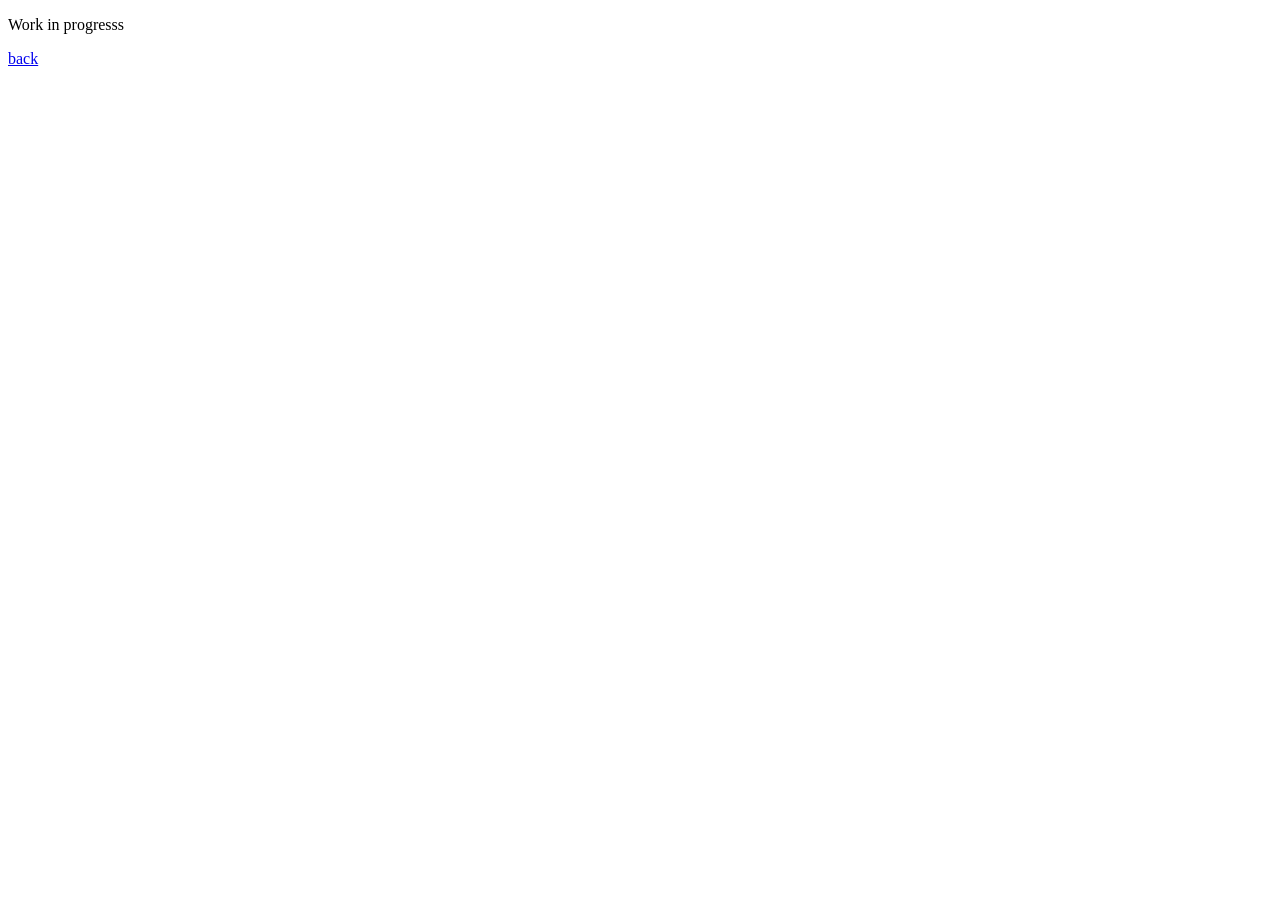
==== About/index.html @ 7d7a2efe "reunion 10_12_25 first content update" ====
<!DOCTYPE html>
<html lang="en">
<head>
    <meta charset="UTF-8">
    <meta name="viewport" content="width=device-width, initial-scale=1.0">
    <title>About us</title>
</head>
<body>
    
    <p> Work in progresss</p>

    <a href="../index.html">back</a>
</body>
</html>
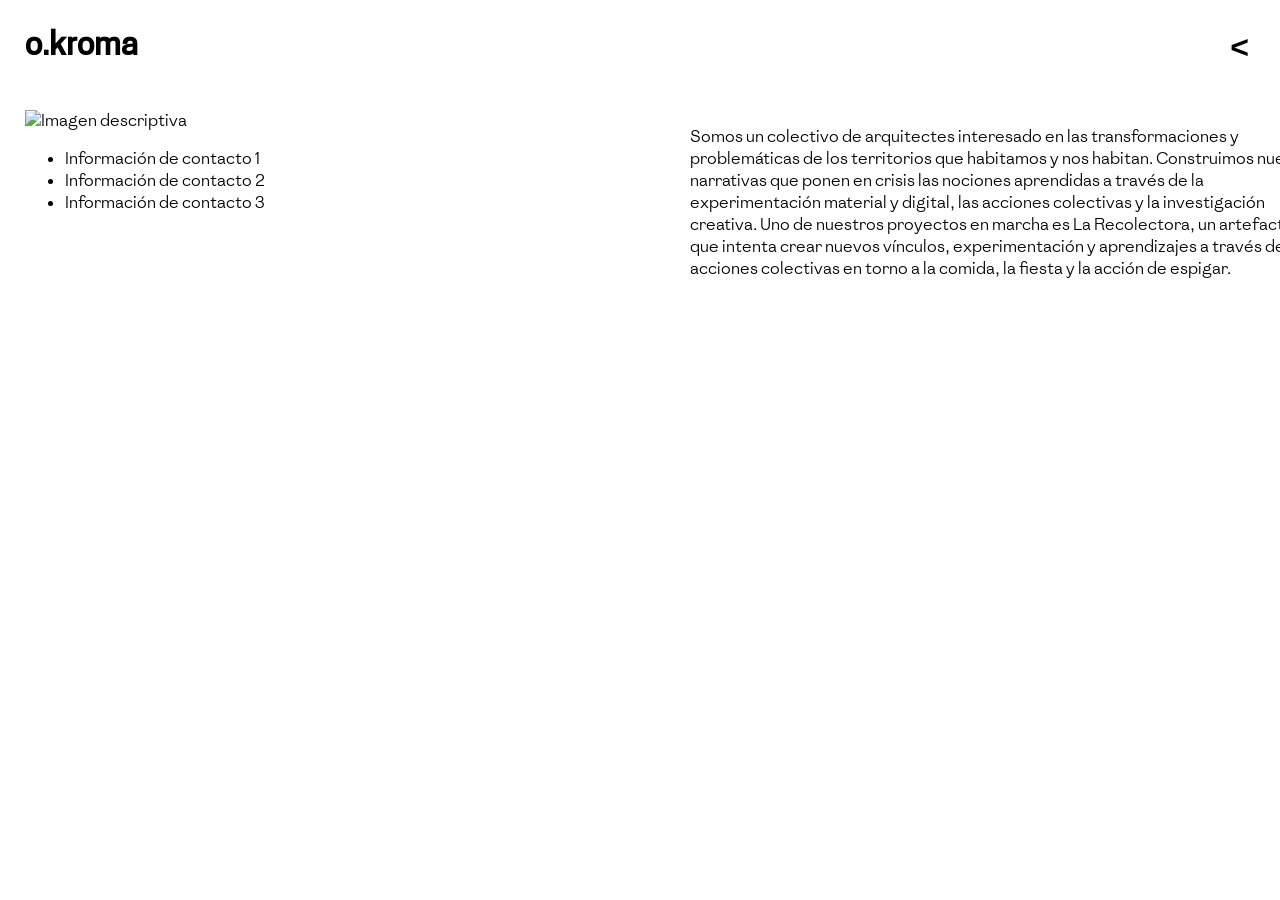
==== commit a9899d76: "Update low-quality photos and new posts" ====
--- a/About/index.html
+++ b/About/index.html
@@ -4,11 +4,91 @@
     <meta charset="UTF-8">
     <meta name="viewport" content="width=device-width, initial-scale=1.0">
     <title>About us</title>
+    <link rel="stylesheet" href="../css/style.css" />
+    <link rel="stylesheet" href="../css/header.css" />
+    <style>
+        .header h1 {
+            transform: scaleX(-1);
+            animation: flipH 1s forwards;
+        }
+
+        @keyframes flipH {
+            from {
+                transform: scaleX(-1);
+            }
+            to {
+                transform: scaleX(1);
+            }
+        }
+
+        /* Estilos base para el contenedor principal */
+        .container {
+            display: flex;
+            width: 100%;
+            gap: 30px;
+            margin: 20px;
+            align-items: flex-start; /* Alinea los elementos al inicio verticalmente */
+        }
+
+        /* Estilos para escritorio (por defecto) */
+        .data-container {
+            justify-self: ;
+            flex: 0 0 50%; /* Ocupa el 50% del espacio */
+            order: 1; /* Se muestra segundo (a la derecha) */
+        }
+
+        .info-container {
+            flex: 0 0 50%; /* Ocupa el 50% del espacio */
+            order: 2; /* Se muestra primero (a la izquierda) */
+        }
+
+        .info-container p {
+            text-wrap: wrap;
+        }
+
+        /* Estilos para móviles */
+        @media (max-width: 758px) {
+            .container {
+                flex-direction: column; /* Coloca los elementos en columna */
+                gap: 20px; /* Espacio entre elementos en móvil */
+            }
+            
+            /* En móvil: info-container primero, data-container después */
+            .data-container {
+                order: 2; /* Se muestra segundo en móvil */
+                flex: none; /* Quita el comportamiento flexible */
+                width: 100%; /* Ocupa todo el ancho */
+            }
+
+            .info-container {
+                order: 1; /* Se muestra primero en móvil */
+                flex: none; /* Quita el comportamiento flexible */
+                width: 100%; /* Ocupa todo el ancho */
+            }
+        }
+    </style>
 </head>
 <body>
     
-    <p> Work in progresss</p>
+    <header class="header">
+      <h1>o.kroma</h1>
+      <button id="menu"><a id="menu-link" href="../">&lt;</a></button>
+    </header>
 
-    <a href="../index.html">back</a>
+    <div class="container">
+        <div class="data-container">
+            <img src="" alt="Imagen descriptiva"> <!-- Añadí el atributo alt para accesibilidad -->
+            <ul id="contact-info">
+                <li>Información de contacto 1</li>
+                <li>Información de contacto 2</li>
+                <li>Información de contacto 3</li>
+            </ul>
+        </div>
+        <div class="info-container">
+            <p>
+                Somos un colectivo de arquitectes interesado en las transformaciones y problemáticas de los territorios que habitamos y nos habitan. Construimos nuevas narrativas que ponen en crisis las nociones aprendidas a través de la experimentación material y digital, las acciones colectivas y la investigación creativa. Uno de nuestros proyectos en marcha es La Recolectora, un artefacto que intenta crear nuevos vínculos, experimentación y aprendizajes a través de acciones colectivas en torno a la comida, la fiesta y la acción de espigar.
+            </p>
+        </div>
+    </div>
 </body>
 </html>
--- a/css/style.css
+++ b/css/style.css
@@ -0,0 +1,69 @@
+/*
+@font-face {
+    font-family: 'okroma';
+    src: url('../fonts/Absans-Regular.woff') format('woff');
+    
+} // Esta bien para los textos pero el titulo es una mierda // igual que esta: '../fonts/Ronzino-Regular.woff2'
+
+@font-face {
+    font-family: 'okroma';
+    src: url('../fonts/Aileron-Regular.otf') format('opentype');
+    
+} // no me gustaa
+
+@font-face {
+    font-family: 'okroma';
+    src: url('../fonts/CooperHewitt-Medium.ttf') format('truetype');
+    
+    
+}// Para titulos stá bien
+*/
+
+@font-face {
+    font-family: 'okroma';
+    src: url('../fonts/Absans-Regular.woff') format('woff');
+    
+}
+
+@font-face {
+    font-family: 'okroma_titulos';
+    src: url('../fonts/CooperHewitt-Medium.ttf') format('truetype');
+    
+    
+}
+
+
+
+
+
+* {
+        box-sizing: border-box;
+        accent-color: rgb(0, 255, 0);
+      }
+
+      body {
+        -webkit-tap-highlight-color: transparent;
+        -webkit-touch-callout: none;
+        -webkit-user-select: none;
+        -moz-user-select: none;
+        -ms-user-select: none;
+        user-select: none;
+
+        
+        width: 100%;
+        min-height: 100vh;
+        background: #fff;
+        margin: 0;
+        padding: 5px;
+        font-family: 'okroma', Arial, Helvetica, sans-serif;
+        
+      }
+
+      h1, h2 {
+        font-family: 'okroma_titulos', Arial, Helvetica, sans-serif;
+        
+      }
+
+      h2{
+        font-style: italic;
+      }
--- a/css/header.css
+++ b/css/header.css
@@ -0,0 +1,70 @@
+header {
+        position: sticky;
+        display: flex;
+        justify-content: space-between;
+        align-items: center;
+
+        margin: 0px;
+        width: 100%;
+        top: 0;
+        left: 0px;
+        background: linear-gradient(
+          to bottom,
+          rgba(255, 255, 255, 1),
+          rgba(0, 255, 0, 0)
+        );
+        padding-left: 20px;
+        padding-right: 20px;
+        z-index: 10;
+      }
+
+      .header h1 {
+        -moz-transform: scaleX(-1);
+        -o-transform: scaleX(-1);
+        -webkit-transform: scaleX(-1);
+        transform: scaleX(-1);
+        filter: FlipH;
+        -ms-filter: "FlipH";
+        color: #000;
+      animation: flipH 1s forwards;
+        }
+
+        @keyframes flipH {
+            from {
+                transform: scaleX(1);
+            }
+            to {
+                transform: scaleX(-1);
+            }
+        }
+
+      .header button {
+        background: transparent;
+        border: none;
+        font-weight: 900;
+        font-family: Arial, Helvetica, sans-serif;
+        font-size: 2em;
+        right: 10px;
+        -webkit-tap-highlight-color: transparent;
+      }
+
+      .header button:hover {
+        cursor: pointer;
+      }
+
+      .header a:link {
+        text-decoration: none;
+        color: #000;
+      }
+      .header a:visited {
+        text-decoration: none;
+        color: #000;
+      }
+      .header a:hover {
+        text-decoration: none;
+        color: #0f0;
+      }
+      .header a:active {
+        text-decoration: none;
+        color: #000;
+      }
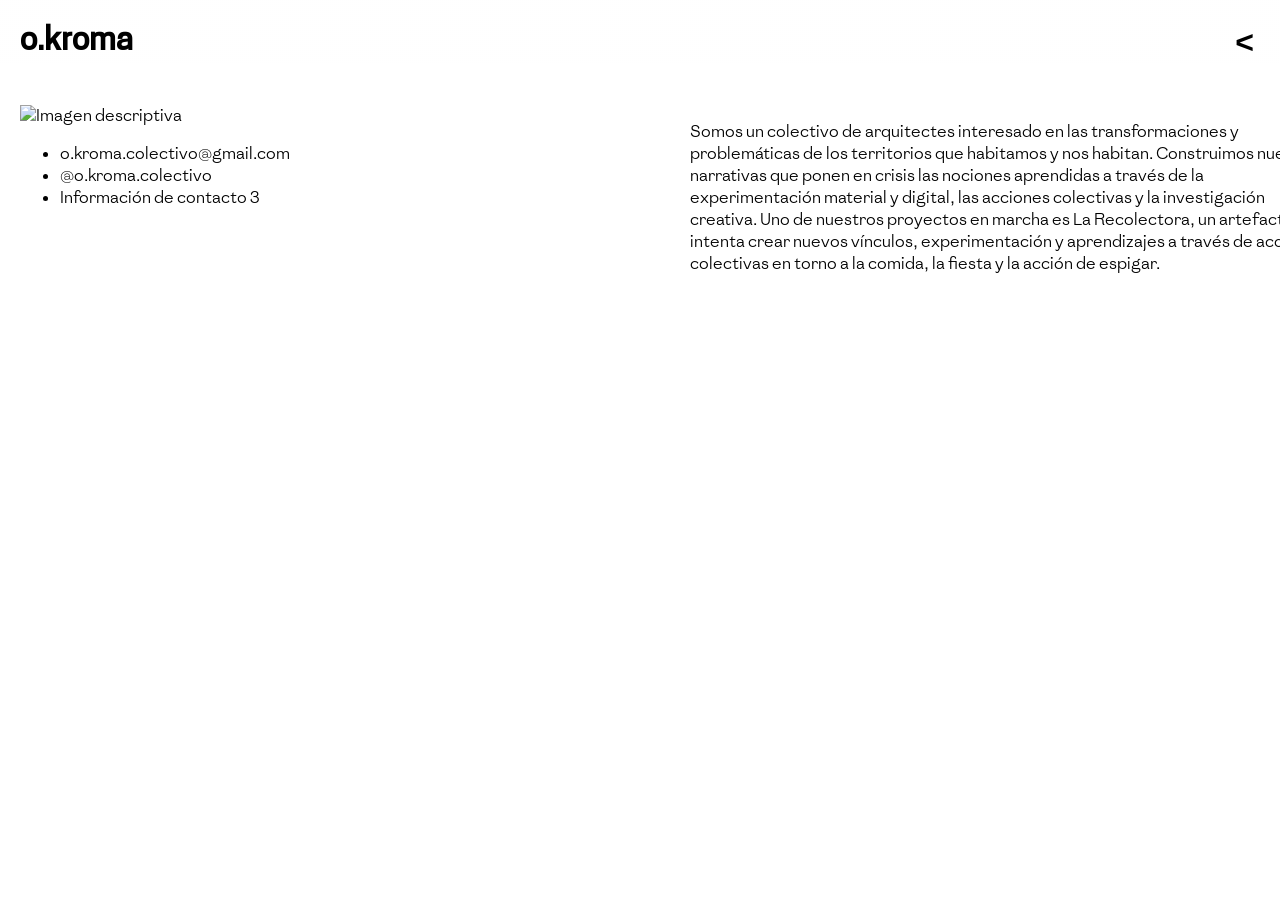
==== commit 7f4bb6ad: "color change" ====
--- a/About/index.html
+++ b/About/index.html
@@ -32,7 +32,7 @@
 
         /* Estilos para escritorio (por defecto) */
         .data-container {
-            justify-self: ;
+            justify-self: center;
             flex: 0 0 50%; /* Ocupa el 50% del espacio */
             order: 1; /* Se muestra segundo (a la derecha) */
         }
@@ -77,10 +77,10 @@
 
     <div class="container">
         <div class="data-container">
-            <img src="" alt="Imagen descriptiva"> <!-- Añadí el atributo alt para accesibilidad -->
+            <img src="" alt="Imagen descriptiva"> 
             <ul id="contact-info">
-                <li>Información de contacto 1</li>
-                <li>Información de contacto 2</li>
+                <li>o.kroma.colectivo@gmail.com</li>
+                <li>@o.kroma.colectivo</li>
                 <li>Información de contacto 3</li>
             </ul>
         </div>
--- a/css/style.css
+++ b/css/style.css
@@ -38,7 +38,7 @@
 
 * {
         box-sizing: border-box;
-        accent-color: rgb(0, 255, 0);
+        accent-color: rgb(0, 221, 92);
       }
 
       body {
@@ -53,8 +53,8 @@
         width: 100%;
         min-height: 100vh;
         background: #fff;
-        margin: 0;
-        padding: 5px;
+        margin: 0px;
+        padding: 0px;
         font-family: 'okroma', Arial, Helvetica, sans-serif;
         
       }
--- a/css/header.css
+++ b/css/header.css
@@ -62,7 +62,7 @@
       }
       .header a:hover {
         text-decoration: none;
-        color: #0f0;
+        color: rgb(0, 221, 92);
       }
       .header a:active {
         text-decoration: none;
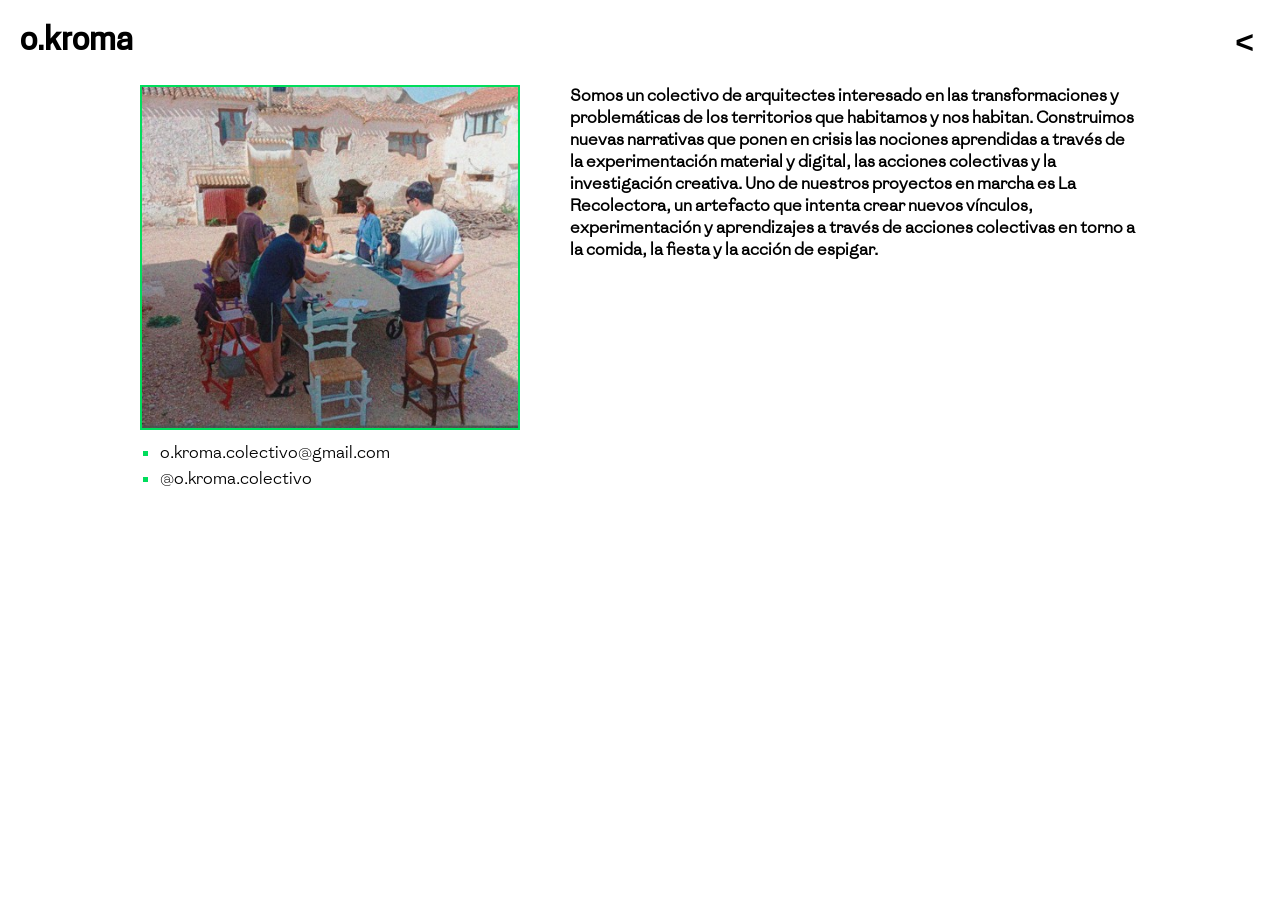
==== commit e0327c0b: "added About Us, loading spinner, swip for carousel in mobile. Changed to 3 rows, font weigths" ====
--- a/About/index.html
+++ b/About/index.html
@@ -25,45 +25,105 @@
         .container {
             display: flex;
             width: 100%;
-            gap: 30px;
-            margin: 20px;
-            align-items: flex-start; /* Alinea los elementos al inicio verticalmente */
+            gap: 50px;
+            padding:0 140px;
+            align-items: stretch; 
+            
+            transition: all 0.9s ease;
         }
 
         /* Estilos para escritorio (por defecto) */
         .data-container {
-            justify-self: center;
-            flex: 0 0 50%; /* Ocupa el 50% del espacio */
-            order: 1; /* Se muestra segundo (a la derecha) */
+            justify-self: left;
+            flex: 1; 
+            
+            min-width: 350px;
+            order: 1;
+            
         }
 
+        .data-container img {
+            width: 100%;
+            height: auto;
+            display: block;
+            margin-bottom: 10px;
+       
+             border: 2px solid rgb(0, 221, 92);
+             /*filter:  sepia(70%) hue-rotate(70deg) brightness(0.8) saturate(250%) contrast(110%);*/
+        }
+
+        .data-container ul {
+            list-style-type: square;
+            color: rgb(0, 221, 92);
+            padding: 0;
+            margin: 0 20px;
+        }
+
+        .data-container ul li a {
+            color: black;
+            font-weight: 500;
+            text-decoration: none;
+            display: block; 
+            padding: 2px 0; 
+            
+        }
+
+      
+        .data-container ul li a:hover {
+            color: rgb(0, 221, 92);
+            font-weight: 600;
+           
+            cursor: pointer;
+        }
+
+       
+
+        
+
+       
+
         .info-container {
-            flex: 0 0 50%; /* Ocupa el 50% del espacio */
-            order: 2; /* Se muestra primero (a la izquierda) */
+            flex: 1.5; 
+            order: 2;
+            
         }
 
         .info-container p {
+            margin-top: 0;
+            width: 100%;
+            font-weight: 800;
+            max-width: 758px;
             text-wrap: wrap;
+        }
+        
+        @media (max-width: 1200px) {
+            .container{
+                padding: 0 20px;
+            }
         }
 
         /* Estilos para móviles */
         @media (max-width: 758px) {
             .container {
-                flex-direction: column; /* Coloca los elementos en columna */
-                gap: 20px; /* Espacio entre elementos en móvil */
+                flex-direction: column;
+                gap: 20px;
             }
             
-            /* En móvil: info-container primero, data-container después */
             .data-container {
-                order: 2; /* Se muestra segundo en móvil */
-                flex: none; /* Quita el comportamiento flexible */
-                width: 100%; /* Ocupa todo el ancho */
+                order: 2;
+                flex: none;
+                width: 100%;
+            }
+
+            .data-container img {
+                width: 100%;
             }
 
             .info-container {
-                order: 1; /* Se muestra primero en móvil */
-                flex: none; /* Quita el comportamiento flexible */
-                width: 100%; /* Ocupa todo el ancho */
+                order: 1;
+                flex: none;
+                width: 100%;
+                text-align: justify;
             }
         }
     </style>
@@ -77,16 +137,33 @@
 
     <div class="container">
         <div class="data-container">
-            <img src="" alt="Imagen descriptiva"> 
+            <img src="../media/okroma_grupal.jpeg"  alt="Imagen descriptiva"> 
             <ul id="contact-info">
-                <li>o.kroma.colectivo@gmail.com</li>
-                <li>@o.kroma.colectivo</li>
-                <li>Información de contacto 3</li>
+                
+                <li>
+                    <a href="mailto:o.kroma.colectivo@gmail.com"
+                    target="_blank" 
+                     rel="noopener noreferrer"
+                       title="Enviar correo a o.kroma.colectivo@gmail.com">
+                        o.kroma.colectivo@gmail.com
+                    </a>
+                </li>
+                
+                
+                <li>
+                    <a href="https://www.instagram.com/o.kroma.colectivo/" 
+                       target="_blank" 
+                       rel="noopener noreferrer"
+                       title="Visitar Instagram de O.Kroma">
+                        @o.kroma.colectivo
+                    </a>
+                </li>
+                
+                <!-- Puedes añadir más contactos si necesitas -->
             </ul>
         </div>
         <div class="info-container">
-            <p>
-                Somos un colectivo de arquitectes interesado en las transformaciones y problemáticas de los territorios que habitamos y nos habitan. Construimos nuevas narrativas que ponen en crisis las nociones aprendidas a través de la experimentación material y digital, las acciones colectivas y la investigación creativa. Uno de nuestros proyectos en marcha es La Recolectora, un artefacto que intenta crear nuevos vínculos, experimentación y aprendizajes a través de acciones colectivas en torno a la comida, la fiesta y la acción de espigar.
+            <p>Somos un colectivo de arquitectes interesado en las transformaciones y problemáticas de los territorios que habitamos y nos habitan. Construimos nuevas narrativas que ponen en crisis las nociones aprendidas a través de la experimentación material y digital, las acciones colectivas y la investigación creativa. Uno de nuestros proyectos en marcha es La Recolectora, un artefacto que intenta crear nuevos vínculos, experimentación y aprendizajes a través de acciones colectivas en torno a la comida, la fiesta y la acción de espigar.
             </p>
         </div>
     </div>
--- a/css/style.css
+++ b/css/style.css
@@ -39,9 +39,11 @@
 * {
         box-sizing: border-box;
         accent-color: rgb(0, 221, 92);
+
       }
 
       body {
+        
         -webkit-tap-highlight-color: transparent;
         -webkit-touch-callout: none;
         -webkit-user-select: none;
@@ -59,6 +61,31 @@
         
       }
 
+      * {
+    scrollbar-width: none !important; /* Firefox */
+    -ms-overflow-style: none !important; /* IE/Edge */
+}
+
+::-webkit-scrollbar {
+    width: 0 !important;
+    height: 0 !important;
+    display: none !important;
+}
+
+::-webkit-scrollbar-track {
+    background: transparent !important;
+}
+
+::-webkit-scrollbar-thumb {
+    background: transparent !important;
+    border: none !important;
+}
+
+html {
+    overflow: auto;
+    -webkit-overflow-scrolling: touch;
+}
+
       h1, h2 {
         font-family: 'okroma_titulos', Arial, Helvetica, sans-serif;
         
--- a/css/header.css
+++ b/css/header.css
@@ -1,22 +1,21 @@
 header {
-        position: sticky;
-        display: flex;
-        justify-content: space-between;
-        align-items: center;
-
-        margin: 0px;
-        width: 100%;
-        top: 0;
-        left: 0px;
-        background: linear-gradient(
-          to bottom,
-          rgba(255, 255, 255, 1),
-          rgba(0, 255, 0, 0)
-        );
-        padding-left: 20px;
-        padding-right: 20px;
-        z-index: 10;
-      }
+    position: sticky !important;
+    display: flex;
+    justify-content: space-between;
+    align-items: center;
+    margin: 0px;
+    width: 100%;
+    top: 0 !important;
+    left: 0px;
+    background: linear-gradient(
+        to bottom,
+        rgba(255, 255, 255, 1),
+        rgba(0, 255, 0, 0)
+    );
+    padding-left: 20px;
+    padding-right: 20px;
+    z-index: 100; /* Aumentado para estar por encima del contenido */
+}
 
       .header h1 {
         -moz-transform: scaleX(-1);
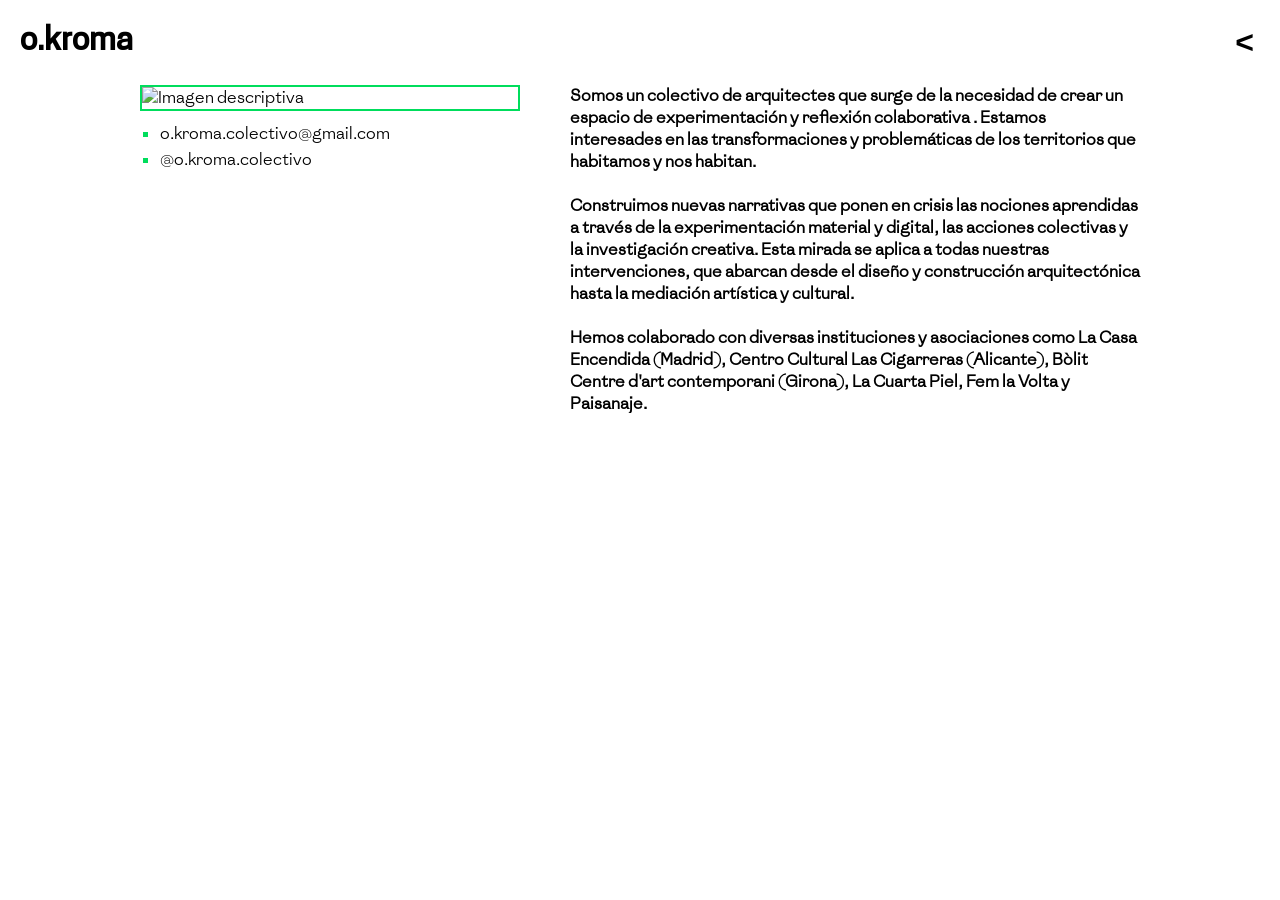
==== commit 86ae30b4: "updated about us" ====
--- a/About/index.html
+++ b/About/index.html
@@ -4,6 +4,7 @@
     <meta charset="UTF-8">
     <meta name="viewport" content="width=device-width, initial-scale=1.0">
     <title>About us</title>
+    <link rel="icon" href="..\assets\favicon.ico" type="image/x-icon" />
     <link rel="stylesheet" href="../css/style.css" />
     <link rel="stylesheet" href="../css/header.css" />
     <style>
@@ -49,7 +50,7 @@
             margin-bottom: 10px;
        
              border: 2px solid rgb(0, 221, 92);
-             /*filter:  sepia(70%) hue-rotate(70deg) brightness(0.8) saturate(250%) contrast(110%);*/
+             
         }
 
         .data-container ul {
@@ -125,19 +126,32 @@
                 width: 100%;
                 text-align: justify;
             }
+        
+        }
+
+        .info-container a, .info-container a:visited {
+            color: black;
+            
+            text-decoration: none;
+        }
+
+        .info-container a:hover {
+            font-weight: 600;
+            color: rgb(0, 221, 92);
+            text-decoration: none;
         }
     </style>
 </head>
 <body>
     
     <header class="header">
-      <h1>o.kroma</h1>
+      <h1><a id="menu-link" href="../">o.kroma</a></h1>
       <button id="menu"><a id="menu-link" href="../">&lt;</a></button>
     </header>
 
     <div class="container">
         <div class="data-container">
-            <img src="../media/okroma_grupal.jpeg"  alt="Imagen descriptiva"> 
+            <img src="../media/okroma_grupal.jpg"  alt="Imagen descriptiva"> 
             <ul id="contact-info">
                 
                 <li>
@@ -163,7 +177,22 @@
             </ul>
         </div>
         <div class="info-container">
-            <p>Somos un colectivo de arquitectes interesado en las transformaciones y problemáticas de los territorios que habitamos y nos habitan. Construimos nuevas narrativas que ponen en crisis las nociones aprendidas a través de la experimentación material y digital, las acciones colectivas y la investigación creativa. Uno de nuestros proyectos en marcha es La Recolectora, un artefacto que intenta crear nuevos vínculos, experimentación y aprendizajes a través de acciones colectivas en torno a la comida, la fiesta y la acción de espigar.
+            <p>Somos un colectivo de arquitectes que surge de la necesidad de crear un espacio de experimentación y reflexión colaborativa .
+                Estamos interesades en las transformaciones y problemáticas de los territorios que habitamos y nos habitan. <br><br>
+                Construimos nuevas narrativas que ponen en crisis las nociones aprendidas a través de la experimentación material
+                 y digital, las acciones colectivas y la investigación creativa. Esta mirada se aplica a todas nuestras intervenciones,
+                  que abarcan desde el diseño y construcción arquitectónica hasta la mediación artística y cultural. <br><br>
+                  Hemos colaborado con diversas instituciones y asociaciones como 
+                  <a href="https://www.lacasaencendida.es/" target="_blank" rel="noopener noreferrer">La Casa Encendida</a> (Madrid), 
+                  <a href="https://www.instagram.com/lascigarrerascc/?hl=es" target="_blank" rel="noopener noreferrer">Centro Cultural Las Cigarreras</a> (Alicante), 
+                  <a href="https://www.instagram.com/el_bolit_girona/?hl=es" target="_blank" rel="noopener noreferrer">Bòlit Centre d'art contemporani</a> (Girona),
+                   <a href="https://lacuartapiel.com/" target="_blank" rel="noopener noreferrer">La Cuarta Piel</a>,
+                   <a href="https://femlavolta.cat/" target="_blank" rel="noopener noreferrer">Fem la Volta</a> y
+                   <a href="https://paisanaje.org/" target="_blank" rel="noopener noreferrer">Paisanaje</a>.
+                   
+
+
+
             </p>
         </div>
     </div>
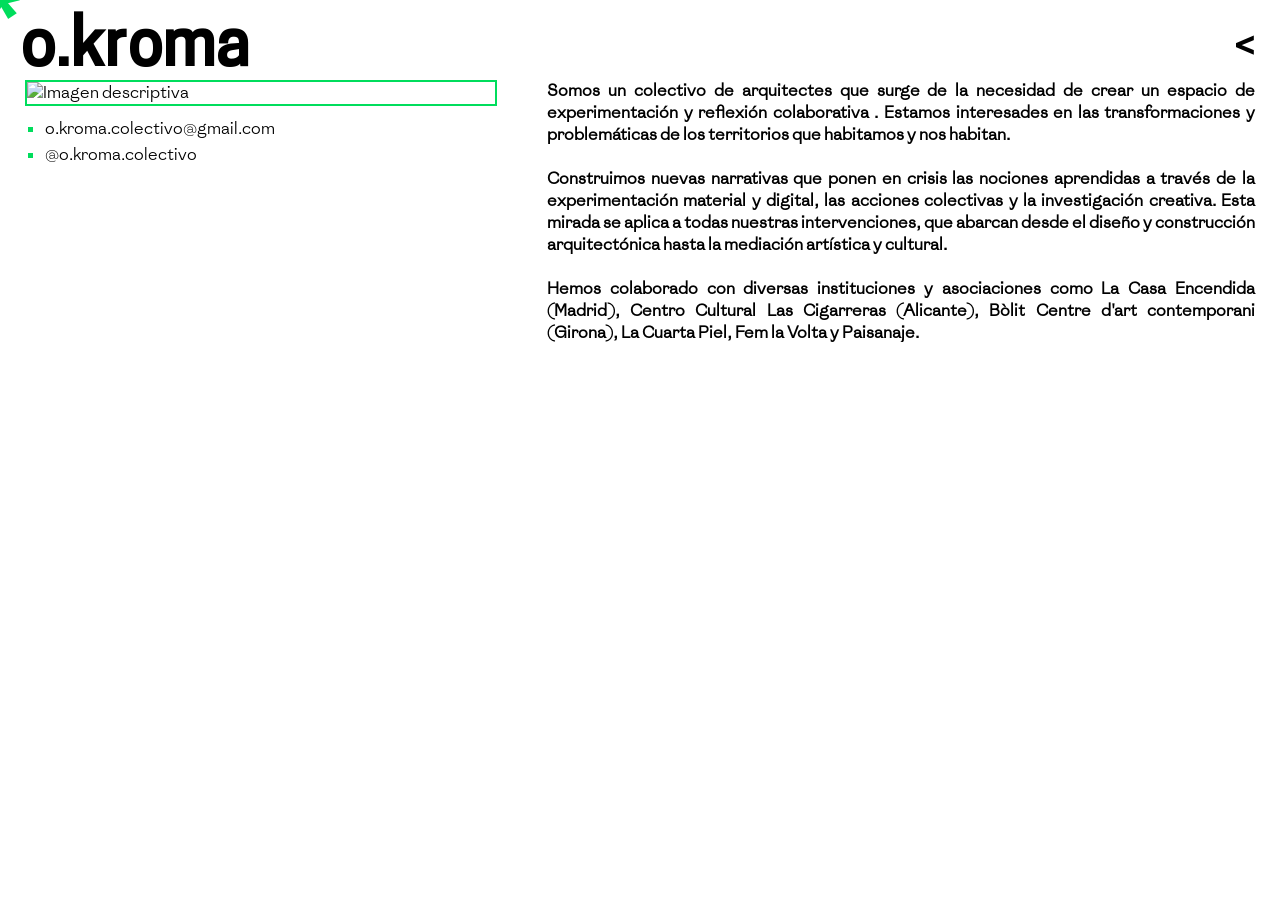
==== commit 46b51c21: "Prototipe for version 2" ====
--- a/About/index.html
+++ b/About/index.html
@@ -7,6 +7,7 @@
     <link rel="icon" href="..\assets\favicon.ico" type="image/x-icon" />
     <link rel="stylesheet" href="../css/style.css" />
     <link rel="stylesheet" href="../css/header.css" />
+    <script src="../scripts/cursor.js" defer></script>
     <style>
         .header h1 {
             transform: scaleX(-1);
@@ -27,7 +28,7 @@
             display: flex;
             width: 100%;
             gap: 50px;
-            padding:0 140px;
+            padding:0 25px;
             align-items: stretch; 
             
             transition: all 0.9s ease;
@@ -36,11 +37,9 @@
         /* Estilos para escritorio (por defecto) */
         .data-container {
             justify-self: left;
-            flex: 1; 
-            
+            flex: 1;             
             min-width: 350px;
             order: 1;
-            
         }
 
         .data-container img {
@@ -66,15 +65,12 @@
             text-decoration: none;
             display: block; 
             padding: 2px 0; 
-            
         }
 
       
         .data-container ul li a:hover {
             color: rgb(0, 221, 92);
             font-weight: 600;
-           
-            cursor: pointer;
         }
 
        
@@ -92,9 +88,11 @@
         .info-container p {
             margin-top: 0;
             width: 100%;
-            font-weight: 800;
+            font-weight: 600;
             max-width: 758px;
             text-wrap: wrap;
+            text-justify: inter-word;
+            text-align: justify;
         }
         
         @media (max-width: 1200px) {
@@ -196,5 +194,6 @@
             </p>
         </div>
     </div>
+       
 </body>
 </html>
--- a/css/style.css
+++ b/css/style.css
@@ -39,6 +39,7 @@
 * {
         box-sizing: border-box;
         accent-color: rgb(0, 221, 92);
+
 
       }
 
@@ -58,13 +59,174 @@
         margin: 0px;
         padding: 0px;
         font-family: 'okroma', Arial, Helvetica, sans-serif;
-        
-      }
+        }
 
       * {
     scrollbar-width: none !important; /* Firefox */
     -ms-overflow-style: none !important; /* IE/Edge */
 }
+
+
+/* cursor*/
+
+@media (hover: hover) and (pointer: fine) {
+  html, body,
+  *, *::before, *::after {
+    cursor: none !important;
+  }
+}
+
+.custom-cursor {
+  position: fixed;
+  top: 0;
+  left: 0;
+  width: 24px;
+  height: 24px;
+  pointer-events: none;
+  z-index: 9999;
+  transform: translate(-45% , 20%) scale(4);
+  transition: transform 0.25s ease;
+}
+
+.custom-cursor.is-pointer {
+  transform: translate(-40%, -40%) scale(1);
+}
+
+.custom-cursor-inner {
+  width: 100%;
+  height: 100%;
+  display: flex;
+  align-items: center;
+  justify-content: center;
+  font-family: sans-serif;
+  font-weight: bold;
+  font-size: 24px;
+   transform-origin: 48% 30%;
+  color: rgb(0, 221, 92);
+}
+
+.custom-cursor.is-pointer .custom-cursor-inner {
+  animation: spin-pointer 2s linear infinite;
+}
+
+@keyframes spin-pointer {
+  from { transform: rotate(0deg); }
+  to   { transform: rotate(360deg); }
+}
+
+
+.custom-cursor-name {
+  position: fixed;
+  top: 0;
+  left: 0;
+  transform: translate(0px, -20%) scale(0.9);
+  pointer-events: none;
+  z-index: 9999;
+  font-family: sans-serif;
+  font-weight: 0;
+  font-size: 54px;
+  color: white;
+  mix-blend-mode: Difference;
+  
+  white-space: nowrap;
+  opacity: 0;
+  transition: opacity 0.1s ease, transform 0.25s ease;
+}
+
+.custom-cursor-name.is-visible {
+  opacity: 1;
+}
+
+
+
+@keyframes spin-pointer {
+  from {
+    transform:   rotate(0deg);
+  }
+  to {
+    transform:  rotate(360deg);
+  }
+}
+
+/* details index */
+/* ===== ESTILO DEL DETAILS ===== */
+#menu-index {
+    padding: 0px;
+    margin: 0px;
+    width: 100%;
+}
+
+#menu-index:not([open]) {
+    color: black;
+    background-color: white;
+    transform: scaleY(0);
+}
+
+#menu-index[open] {
+    color: white;
+    background-color: black;
+    transform-origin: top;
+    transform: scaleY(1);
+    transition: transform 0.3s ease;
+}
+
+#menu-index summary {
+   display:block;
+}
+
+/* ===== ESTILO DE LA TABLA ===== */
+.index-table {
+    width: 100%;
+    margin: 0;
+}
+
+.index-table th,
+.index-table td {
+    padding: 0.1rem 0.75rem;
+    text-align: right;
+    border-bottom: 1px dotted #444;
+}
+
+
+
+
+/* ===== ESTILO DE COLUMNAS ===== */
+/* Columna 1: Proyecto - BOLD */
+.index-table th:nth-child(1),
+.index-table td:nth-child(1) {
+    font-weight: bold;
+    text-align: left;
+    width: 45%;
+}
+
+
+
+#menu-index[open] .index-table th:nth-child(2),
+#menu-index[open] .index-table td:nth-child(2),
+#menu-index[open] .index-table th:nth-child(3),
+#menu-index[open] .index-table td:nth-child(3) {
+    font-weight: 300;
+   opacity: 0.7;
+}
+
+/* Columna 4: Institución - peso normal */
+.index-table th:nth-child(4),
+.index-table td:nth-child(4) {
+    font-weight: 400;
+}
+
+
+
+/* Hover en filas */
+
+
+#menu-index[open] .index-table tr:hover {
+    color: #00dd5c !important;
+}
+
+
+
+/* scrollbar */
 
 ::-webkit-scrollbar {
     width: 0 !important;
--- a/css/header.css
+++ b/css/header.css
@@ -5,15 +5,14 @@
     align-items: center;
     margin: 0px;
     width: 100%;
-    top: 0 !important;
+    height: 60px;
+    padding: 50px 20px 30px !important;
     left: 0px;
     background: linear-gradient(
         to bottom,
         rgba(255, 255, 255, 1),
         rgba(0, 255, 0, 0)
     );
-    padding-left: 20px;
-    padding-right: 20px;
     z-index: 100; /* Aumentado para estar por encima del contenido */
 }
 
@@ -22,6 +21,7 @@
         -o-transform: scaleX(-1);
         -webkit-transform: scaleX(-1);
         transform: scaleX(-1);
+        font-size: 4em;
         filter: FlipH;
         -ms-filter: "FlipH";
         color: #000;
@@ -37,18 +37,23 @@
             }
         }
 
+
+      
+
       .header button {
         background: transparent;
         border: none;
-        font-weight: 900;
-        font-family: Arial, Helvetica, sans-serif;
+        font-weight: bold;
+        font-family: okroma_titulos;
         font-size: 2em;
         right: 10px;
         -webkit-tap-highlight-color: transparent;
       }
 
       .header button:hover {
-        cursor: pointer;
+        cursor: none;
+        
+        color: rgb(0, 221, 92);
       }
 
       .header a:link {
